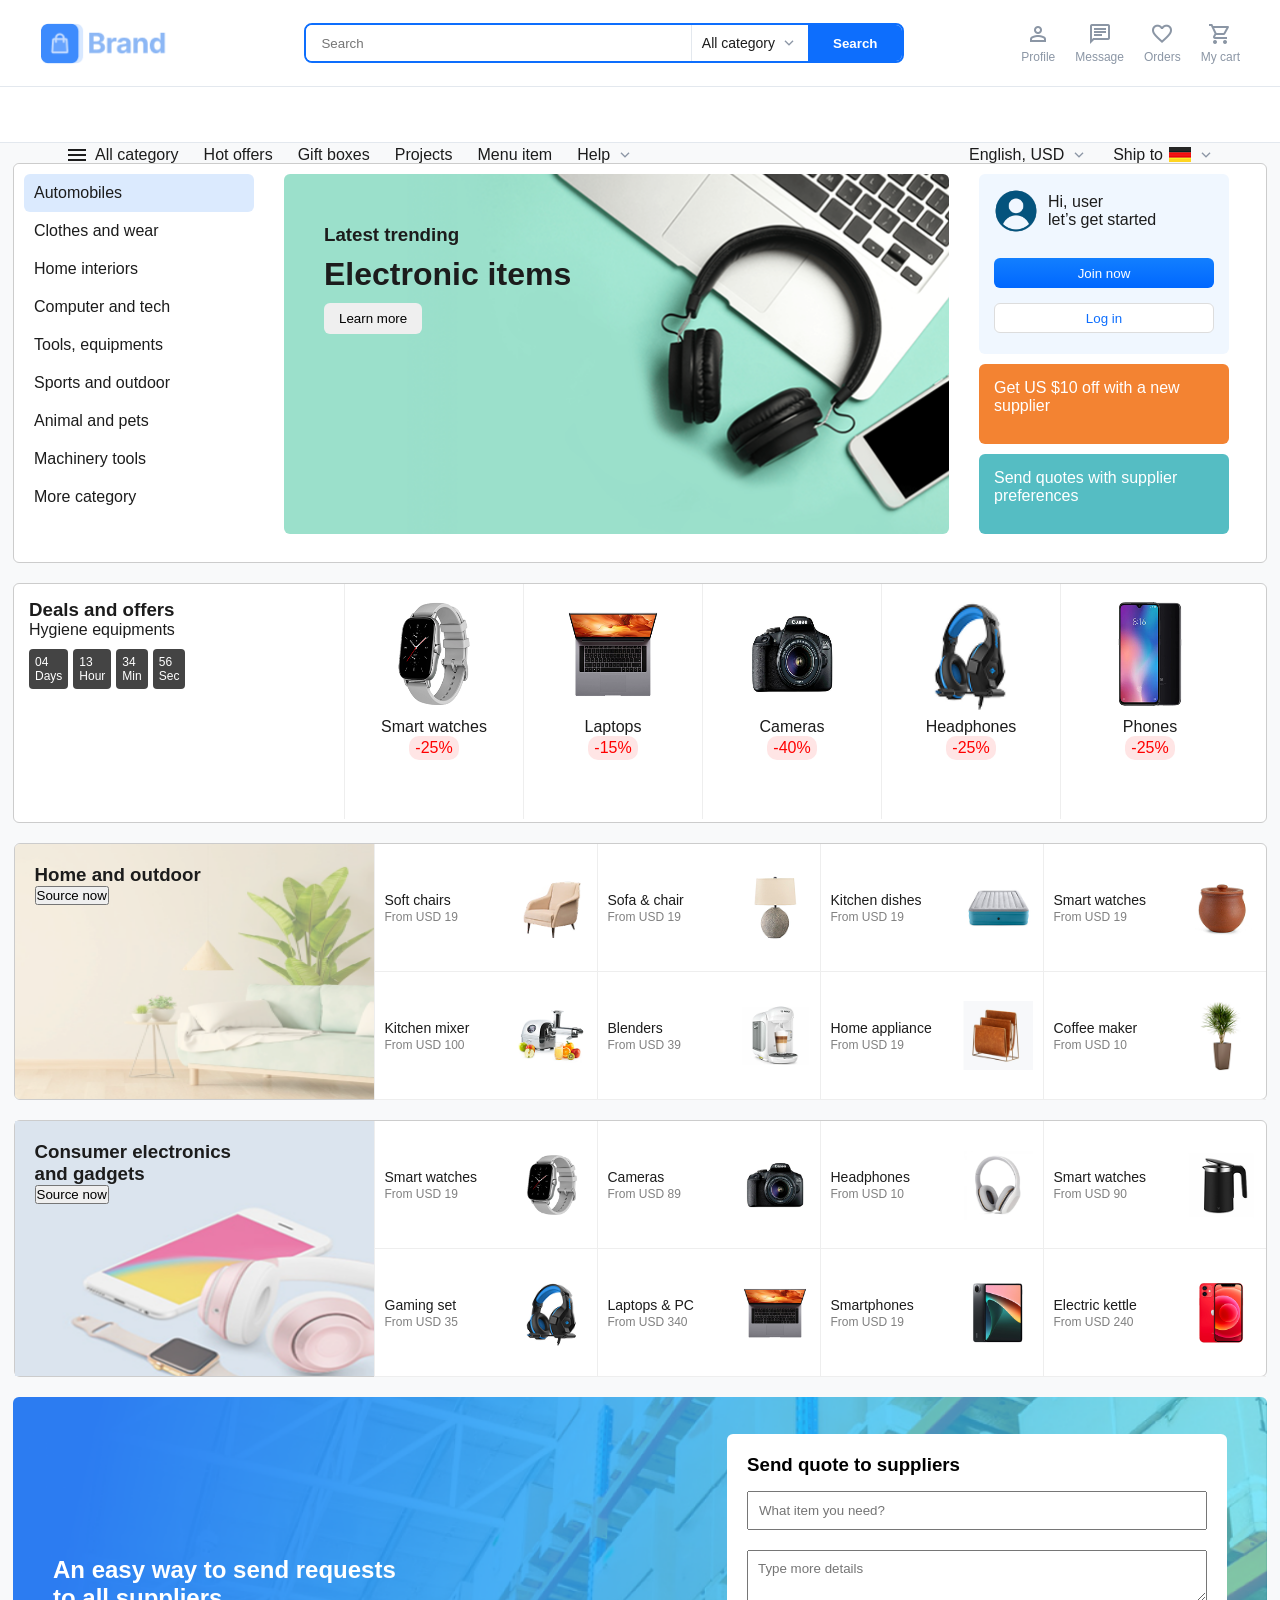
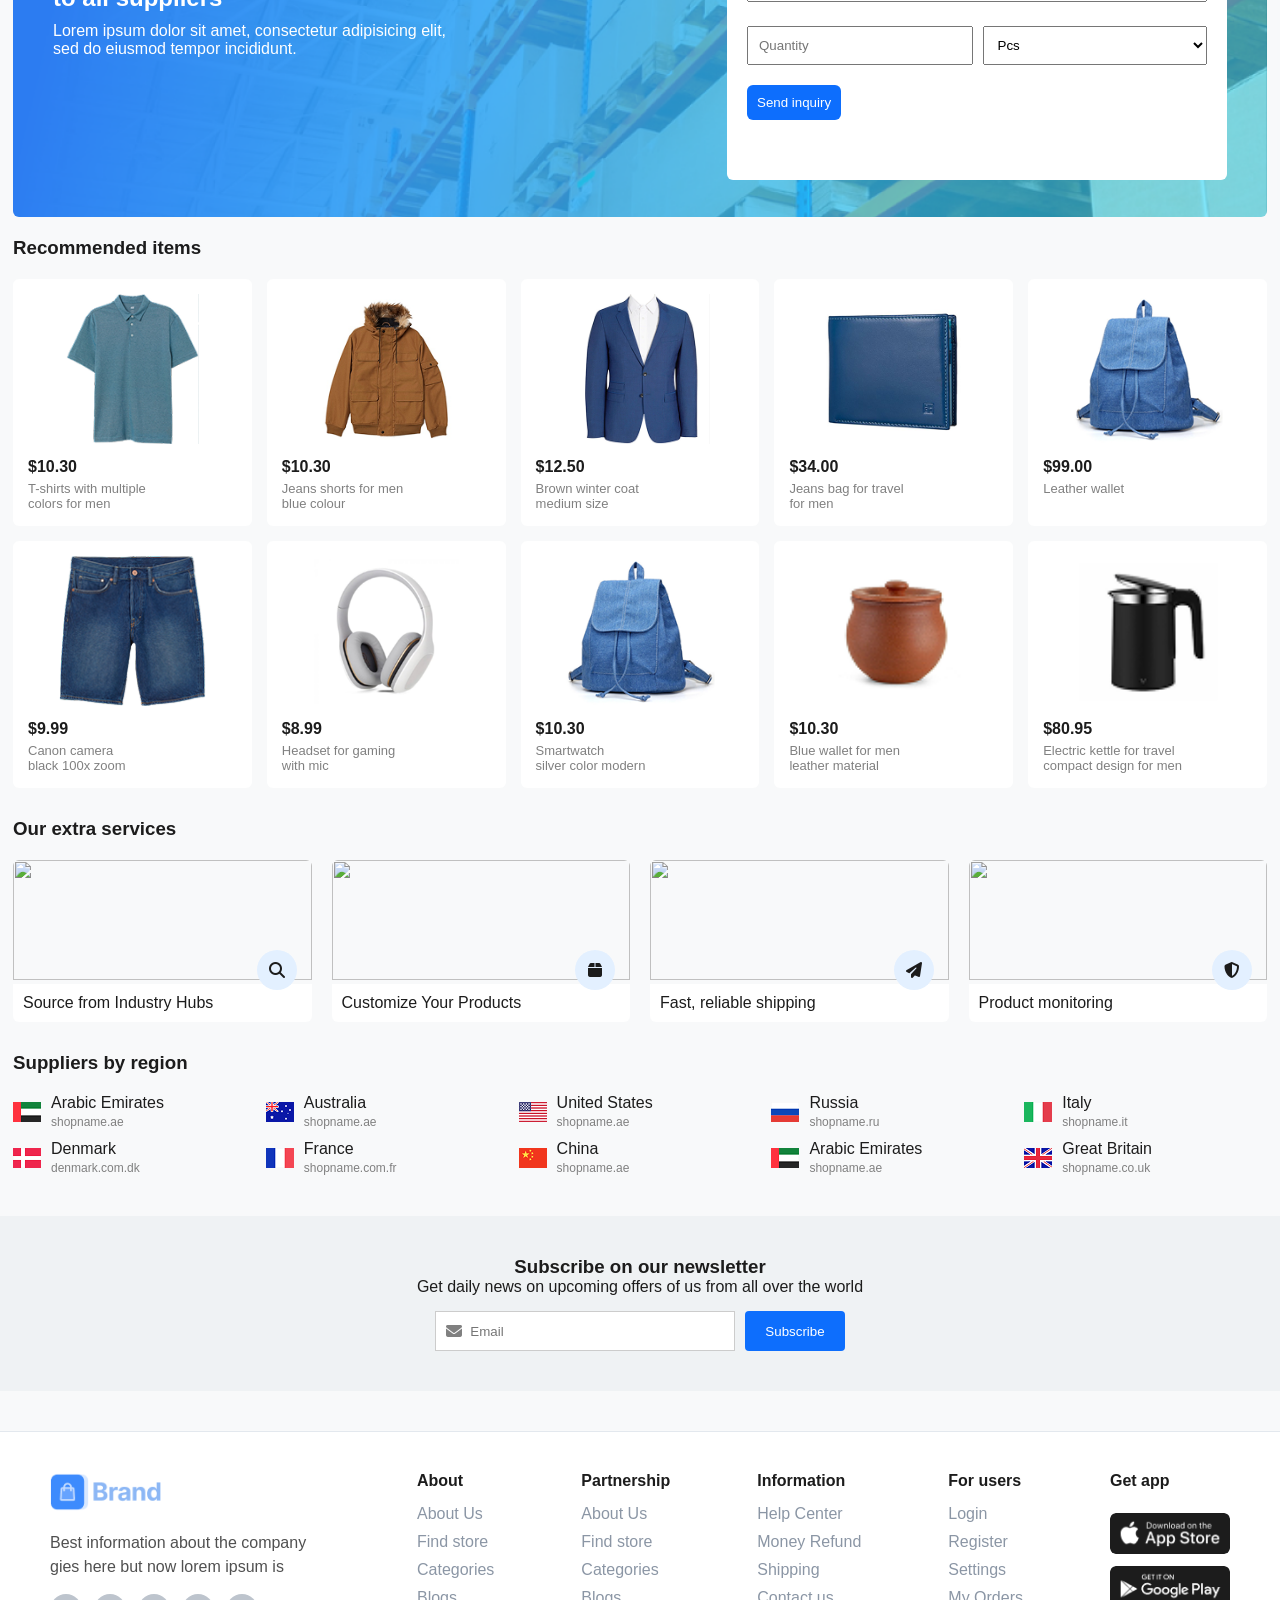
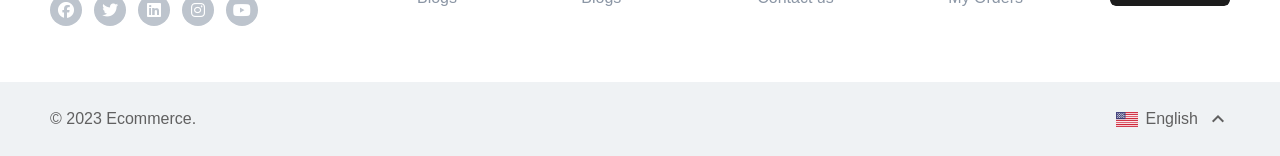
==== index.html @ c19e3179 "Final assignment submission" ====
<!DOCTYPE html>
<html lang="en">

<head>
  <meta charset="UTF-8">
  <meta name="viewport" content="width=device-width, initial-scale=1.0">
  <link rel="stylesheet" href="css/style.css">
<link
      rel="stylesheet"
      href="https://fonts.googleapis.com/css2?family=Material+Symbols+Outlined:opsz,wght,FILL,GRAD@24,400,1,0"
    />
    <link
      rel="stylesheet"
      href="https://cdnjs.cloudflare.com/ajax/libs/font-awesome/6.5.1/css/all.min.css"
    />  <title>ecommerce</title>
</head>

<body>
  <header class="header-wrapper">
      <div class="main-header">
        <div class="header-container">
          <div class="logo">
            <img src="assets/assets/Layout/Brand/logo-colored.png" alt="Brand Logo" />
          </div>

          <div class="search-container">
            <input type="text" placeholder="Search" class="search-input" />
            <div class="category-select">
              <span>All category</span>
              <span class="material-symbols-outlined expand-icon"
                >expand_more</span
              >
            </div>
            <button class="search-btn">Search</button>
          </div>

          <nav class="user-nav">
            <div class="nav-item">
              <span class="material-symbols-outlined colored-icon">person</span>
              <span class="colored-text">Profile</span>
            </div>
            <div class="nav-item">
              <span class="material-symbols-outlined colored-icon">chat</span>
              <span class="colored-text">Message</span>
            </div>
            <div class="nav-item">
              <span class="material-symbols-outlined colored-icon"
                >favorite</span
              >
              <span class="colored-text">Orders</span>
            </div>
            <div class="nav-item">
              <span class="material-symbols-outlined colored-icon"
                >shopping_cart</span
              >
              <span class="colored-text">My cart</span>
            </div>
          </nav>
        </div>
      </div>

      <nav class="secondary-nav">
        <div class="container nav-flex">
          <div class="nav-left">
            <div class="menu-item all-cat">
              <span class="material-symbols-outlined">menu</span>
              <span>All category</span>
            </div>
            <a href="products.html" class="menu-link">Hot offers</a>
            <a href="#" class="menu-link">Gift boxes</a>
            <a href="#" class="menu-link">Projects</a>
            <a href="#" class="menu-link">Menu item</a>
            <div class="menu-item dropdown">
              <span>Help</span>
              <span class="material-symbols-outlined expand-icon"
                >expand_more</span
              >
            </div>
          </div>

          <div class="nav-right">
            <div class="menu-item dropdown">
              <span>English, USD</span>
              <span class="material-symbols-outlined expand-icon"
                >expand_more</span
              >
            </div>
            <div class="menu-item dropdown">
              <span>Ship to</span>
              <img
                src="assets/assets/Layout1/Image/flags/DE@2x.png"
                alt="Flag"
                class="nav-flag"
              />
              <span class="material-symbols-outlined expand-icon"
                >expand_more</span
              >

              <ul class="dropdown-content">
                li><img src="assets/assets/Layout1/Image/flags/AE@2x.png" /></li>
                <li><img src="assets/assets/Layout1/Image/flags/DK@2x.png" /></li>
                <li><img src="assets/assets/Layout1/Image/flags/CN@2x.png" /></li>
              </ul>
            </div>
          </div>
        </div>
      </nav>
    </header>
  <!-- MAIN -->
  <div class="main-container">

    <div class="sidebar">
      <p class="active">Automobiles</p>
      <p>Clothes and wear</p>
      <p>Home interiors</p>
      <p>Computer and tech</p>
      <p>Tools, equipments</p>
      <p>Sports and outdoor</p>
      <p>Animal and pets</p>
      <p>Machinery tools</p>
      <p>More category</p>
    </div>

    <div class="banner">
      <div class="banner-text">
        <h3>Latest trending</h3>
        <h1>Electronic items</h1>
        <button>Learn more</button>
      </div>
    </div>

    <div class="right-section">
      <div class="profile-box">
        <div class="profile-top">
          <img src="assets/assets/Image/backgrounds/avatar.png" class="avatar">
          <p>Hi, user<br>let’s get started</p>
        </div>
        <div class="btn-row">
        <button class="btn-primary">Join now</button>
        <button class="btn-light">Log in</button>
        </div>
      </div>

      <div class="offer-box">Get US $10 off with a new supplier</div>
      <div class="quote-box">Send quotes with supplier preferences</div>
    </div>

  </div>

  <!-- ===== DEALS SECTION ===== -->
  <div class="deals-section">
    <div class="deals-header">
      <div class="deal-timer">
        <h3>Deals and offers</h3>
        <p>Hygiene equipments</p>

        <div class="timer-box">
          <div>04<br><span>Days</span></div>
          <div>13<br><span>Hour</span></div>
          <div>34<br><span>Min</span></div>
          <div>56<br><span>Sec</span></div>
        </div>
      </div>
    </div>

    <div class="deal-items">
      <div class="item"><img src="assets/assets/Image/tech/8.png">
        <p>Smart watches</p><span>-25%</span>
      </div>
      <div class="item"><img src="assets/assets/Image/tech/34.png">
        <p>Laptops</p><span>-15%</span>
      </div>
      <div class="item"><img src="assets/assets/Image/tech/6.png">
        <p>Cameras</p><span>-40%</span>
      </div>
      <div class="item"><img src="assets/assets/Image/tech/29.png">
        <p>Headphones</p><span>-25%</span>
      </div>
      <div class="item"><img src="assets/assets/Image/tech/23.png">
        <p>Phones</p><span>-25%</span>
      </div>
    </div>

  </div>

  <div class="block-section">

    <div class="block-left">
      <h3>Home and outdoor</h3>
      <button>Source now</button>
    </div>

    <div class="block-items">

      <div class="card">
        <div class="text">Soft chairs<br><span>From USD 19</span></div>
        <img src="assets/assets/Image/interior/1.png">
      </div>

      <div class="card">
        <div class="text">Sofa & chair<br><span>From USD 19</span></div>
        <img src="assets/assets/Image/interior/6.png">
      </div>

      <div class="card">
        <div class="text">Kitchen dishes<br><span>From USD 19</span></div>
        <img src="assets/assets/Image/interior/10.png">
      </div>

      <div class="card">
        <div class="text">Smart watches<br><span>From USD 19</span></div>
        <img src="assets/assets/Image/interior/3.png">
      </div>

      <div class="card">
        <div class="text">Kitchen mixer<br><span>From USD 100</span></div>
        <img src="assets/assets/Image/interior/9.png">
      </div>

      <div class="card">
        <div class="text">Blenders<br><span>From USD 39</span></div>
        <img src="assets/assets/Image/interior/8.png">
      </div>

      <div class="card">
        <div class="text">Home appliance<br><span>From USD 19</span></div>
        <img src="assets/assets/Image/interior/7.png">
      </div>

      <div class="card">
        <div class="text">Coffee maker<br><span>From USD 10</span></div>
        <img src="assets/assets/Image/interior/11.png">
      </div>

    </div>
  </div>


  <!-- SECOND SECTION -->

  <div class="block-section">

    <div class="block-left second">
      <h3>Consumer electronics <br> and gadgets</h3>
      <button>Source now</button>
    </div>

    <div class="block-items">

      <div class="card">
        <div class="text">Smart watches<br><span>From USD 19</span></div>
        <img src="assets/assets/Image/tech/8.png">
      </div>

      <div class="card">
        <div class="text">Cameras<br><span>From USD 89</span></div>
        <img src="assets/assets/Image/tech/6.png">
      </div>

      <div class="card">
        <div class="text">Headphones<br><span>From USD 10</span></div>
        <img src="assets/assets/Image/tech/86.png">
      </div>

      <div class="card">
        <div class="text">Smart watches<br><span>From USD 90</span></div>
        <img src="assets/assets/Image/tech/85.png">
      </div>

      <div class="card">
        <div class="text">Gaming set<br><span>From USD 35</span></div>
        <img src="assets/assets/Image/tech/29.png">
      </div>

      <div class="card">
        <div class="text">Laptops & PC<br><span>From USD 340</span></div>
        <img src="assets/assets/Image/tech/34.png">
      </div>

      <div class="card">
        <div class="text">Smartphones<br><span>From USD 19</span></div>
        <img src="assets/assets/Image/tech/32.png">
      </div>

      <div class="card">
        <div class="text">Electric kettle<br><span>From USD 240</span></div>
        <img src="assets/assets/Image/tech/33.png">
      </div>

    </div>
  </div>
  <div class="inquiry-section">

    <div class="inquiry-left">
      <h2>An easy way to send requests <br> to all suppliers</h2>
      <p>Lorem ipsum dolor sit amet, consectetur adipisicing elit,<br> sed do eiusmod tempor incididunt.</p>
    </div>

    <div class="inquiry-form">
      <h3>Send quote to suppliers</h3>

      <input type="text" placeholder="What item you need?">
      <textarea placeholder="Type more details"></textarea>

      <div class="form-row">
        <input type="text" placeholder="Quantity">
        <select>
          <option>Pcs</option>
        </select>
      </div>

      <button>Send inquiry</button>
    </div>

  </div>
  <div class="recommend-section">

    <h3>Recommended items</h3>

    <div class="recommend-grid">

      <!-- ITEM -->
      <div class="rec-card">
        <img src="assets/assets/Layout/alibaba/Image/cloth/Bitmap.png">
        <h4>$10.30</h4>
        <p>T-shirts with multiple<br> colors for men</p>
      </div>

      <div class="rec-card">
        <img src="assets/assets/Layout/alibaba/Image/cloth/2.png">
        <h4>$10.30</h4>
        <p>Jeans shorts for men <br> blue colour </p>
      </div>

      <div class="rec-card">
        <img src="assets/assets/Layout/alibaba/Image/cloth/30.png">
        <h4>$12.50</h4>
        <p>Brown winter coat <br> medium size</p>
      </div>

      <div class="rec-card">
        <img src="assets/assets/Layout/alibaba/Image/cloth/24.png">
        <h4>$34.00</h4>
        <p>Jeans bag for travel <br> for men</p>
      </div>

      <div class="rec-card">
        <img src="assets/assets/Layout/alibaba/Image/cloth/25.png">
        <h4>$99.00</h4>
        <p>Leather wallet</p>
      </div>

      <div class="rec-card">
        <img src="assets/assets/Layout/alibaba/Image/cloth/3.png">
        <h4>$9.99</h4>
        <p>Canon camera <br> black 100x zoom</p>
      </div>

      <div class="rec-card">
        <img src="assets/assets/Image/tech/86.png">
        <h4>$8.99</h4>
        <p>Headset for gaming <br> with mic</p>
      </div>

      <div class="rec-card">
        <img src="assets/assets/Layout/alibaba/Image/cloth/25.png">
        <h4>$10.30</h4>
        <p>Smartwatch <br> silver color modern</p>
      </div>

      <div class="rec-card">
        <img src="assets/assets/Image/interior/3.png">
        <h4>$10.30</h4>
        <p>Blue wallet for men<br> leather material </p>
      </div>

      <div class="rec-card">
        <img src="assets/assets/Image/tech/85.png">
        <h4>$80.95</h4>
        <p>Electric kettle for travel <br> compact design for men</p>
      </div>

    </div>

  </div>
  <!-- ===== SERVICES ===== -->
  <div class="service-section">
    <h3>Our extra services</h3>

    <div class="service-grid">
      <div class="service-card">
        <img src="assets/assets/Image/backgrounds/1.png">
        <div class="service-icon">
          <i class="fas fa-search"></i>
        </div>
        <p>Source from Industry Hubs</p>
      </div>

      <div class="service-card">
        <img src="assets/assets/Image/backgrounds/2.png">
        <div class="service-icon">
          <i class="fas fa-box"></i>
        </div>
        <p>Customize Your Products</p>
      </div>

      <div class="service-card">
        <img src="assets/assets/Image/backgrounds/3.png">
        <div class="service-icon">
          <i class="fas fa-paper-plane"></i>
        </div>
        <p>Fast, reliable shipping</p>
      </div>

      <div class="service-card">
        <img src="assets/assets/Image/backgrounds/4.png">
        <div class="service-icon">
          <i class="fas fa-shield-alt"></i>
        </div>
        <p>Product monitoring</p>
      </div>
    </div>
  </div>

  <!-- ===== COUNTRY ===== -->
  <div class="country-section">
    <h3>Suppliers by region</h3>

    <div class="country-grid">

      <div class="country-item">
        <img src="assets/assets/Layout1/Image/flags/AE@2x.png">
        <div>
          <p>Arabic Emirates</p>
          <span>shopname.ae</span>
        </div>
      </div>
      <div class="country-item">
        <img src="assets/assets/Layout1/Image/flags/icon.png">
        <div>
          <p> Australia</p>
          <span>shopname.ae</span>
        </div>
      </div>
      <div class="country-item">
        <img src="assets/assets/Layout1/Image/flags/US@2x.png">
        <div>
          <p> United States</p>
          <span>shopname.ae</span>
        </div>
      </div>
      <div class="country-item">
        <img src="assets/assets/Layout1/Image/flags/RU@2x.png">
        <div>
          <p> Russia</p>
          <span>shopname.ru</span>
        </div>
      </div>
      <div class="country-item">
        <img src="assets/assets/Layout1/Image/flags/IT@2x.png">
        <div>
          <p> Italy</p>
          <span>shopname.it</span>
        </div>
      </div>
      <div class="country-item">
        <img src="assets/assets/Layout1/Image/flags/DK@2x.png">
        <div>
          <p> Denmark</p>
          <span>denmark.com.dk</span>
        </div>
      </div>
      <div class="country-item">
        <img src="assets/assets/Layout1/Image/flags/FR@2x.png">
        <div>
          <p> France</p>
          <span>shopname.com.fr</span>
        </div>
      </div>
      <div class="country-item">
        <img src="assets/assets/Layout1/Image/flags/CN@2x.png">
        <div>
          <p> China</p>
          <span>shopname.ae</span>
        </div>
      </div>
      <div class="country-item">
        <img src="assets/assets/Layout1/Image/flags/AE@2x.png">
        <div>
          <p>Arabic Emirates</p>
          <span>shopname.ae</span>
        </div>
      </div>
      <div class="country-item">
        <img src="assets/assets/Layout1/Image/flags/GB@2x.png">
        <div>
          <p> Great Britain</p>
          <span>shopname.co.uk</span>
        </div>
      </div>
    </div>
  </div>

  <!-- ===== NEWSLETTER ===== -->
  <div class="newsletter">
    <div class="newsletter-box">
      <h3>Subscribe on our newsletter</h3>
      <p>Get daily news on upcoming offers of us from all over the world</p>

      <div class="news-form">
        <div class="input-box">
          <i class="fas fa-envelope"></i>
          <input type="email" placeholder="Email">
        </div>
        <button>Subscribe</button>
      </div>
    </div>
  </div>

  <!-- ===== FOOTER ===== -->
   <footer class="main-footer">
      <div class="footer-container">
        <div class="footer-col brand-info">
          <img
            src="assets/assets/Layout/Brand/logo-colored.png"
            alt="Brand Logo"
            class="footer-logo"
          />
          <p class="brand-desc">
            Best information about the company gies here but now lorem ipsum is
          </p>
          <div class="social-icons">
            <a href="#"><i class="fa-brands fa-facebook"></i></a>
            <a href="#"><i class="fa-brands fa-twitter"></i></a>
            <a href="#"><i class="fa-brands fa-linkedin"></i></a>
            <a href="#"><i class="fa-brands fa-instagram"></i></a>
            <a href="#"><i class="fa-brands fa-youtube"></i></a>
          </div>
        </div>

        <div class="footer-col">
          <h4>About</h4>
          <ul>
            <li><a href="#">About Us</a></li>
            <li><a href="#">Find store</a></li>
            <li><a href="#">Categories</a></li>
            <li><a href="#">Blogs</a></li>
          </ul>
        </div>

        <div class="footer-col">
          <h4>Partnership</h4>
          <ul>
            <li><a href="#">About Us</a></li>
            <li><a href="#">Find store</a></li>
            <li><a href="#">Categories</a></li>
            <li><a href="#">Blogs</a></li>
          </ul>
        </div>

        <div class="footer-col">
          <h4>Information</h4>
          <ul>
            <li><a href="#">Help Center</a></li>
            <li><a href="#">Money Refund</a></li>
            <li><a href="#">Shipping</a></li>
            <li><a href="#">Contact us</a></li>
          </ul>
        </div>

        <div class="footer-col">
          <h4>For users</h4>
          <ul>
            <li><a href="#">Login</a></li>
            <li><a href="#">Register</a></li>
            <li><a href="#">Settings</a></li>
            <li><a href="#">My Orders</a></li>
          </ul>
        </div>

        <div class="footer-col app-links">
          <h4>Get app</h4>
          <a href="#"
            ><img
              src="assets/assets/Layout/Misc/market-button.png"
              alt="App Store"
              class="store-img"
          /></a>
          <a href="#"
            ><img
              src="assets/assets/Layout/Misc/Group.png"
              alt="Google Play"
              class="store-img"
          /></a>
        </div>
      </div>

      <div class="footer-bottom">
        <div class="bottom-container">
          <p>© 2023 Ecommerce.</p>
          <div class="lang-select">
            <img
              src="assets/assets/Layout1/Image/flags/US@2x.png"
              alt="US"
              class="mini-flag"
            />
            <span>English</span>
            <span class="material-symbols-outlined">expand_less</span>
          </div>
        </div>
      </div>
    </footer>
</body>

</html>
---- css/style.css ----
body {
  margin: 0;
  font-family: Arial;
  background-color: rgb(245, 245, 245); 
}

* {
    margin: 0;
    padding: 0;
    box-sizing: border-box;
    font-family: 'Arial', sans-serif; 
}

:root {
    --primary-blue: #0D6EFD;
    --border-color: #E3E8EE;
    --text-gray: #8B96A5;
    --dark-text: #1C1C1C;
}

.header-wrapper {
    width: 100%;
    display: block; 
    background: #FFFFFF;
    border-bottom: 1px solid var(--border-color);
}

.main-header {
    width: 100%;
    height: 86px;
    display: flex;
    justify-content: center;
    align-items: center;
}

.header-container {
    width: 100%;
    max-width: 1440px;
    padding: 0 40px;
    display: flex;
    justify-content: space-between;
    align-items: center;
}

.logo img {
    height: 45px;
    display: block;
}

.search-container {
    display: flex;
    border: 2px solid var(--primary-blue);
    border-radius: 8px;
    overflow: hidden;
    height: 40px;
    width: 600px;
}

.search-input {
    border: none;
    padding: 0 15px;
    flex-grow: 1;
    outline: none;
}

.category-select {
    border-left: 1px solid var(--border-color);
    display: flex;
    align-items: center;
    padding: 0 10px;
    gap: 5px;
    font-size: 14px;
    background: #fff;
    cursor: pointer;
}

.search-btn {
    background: var(--primary-blue);
    color: white;
    border: none;
    padding: 0 25px;
    font-weight: 600;
    cursor: pointer;
}

/* USER NAV */
.user-nav {
    display: flex;
    gap: 20px;
}

.nav-item {
    display: flex;
    flex-direction: column;
    align-items: center;
    cursor: pointer;
}

.colored-icon {
    color: var(--text-gray);
    font-size: 24px !important;
    margin-bottom: 4px;
}

.colored-text {
    color: var(--text-gray);
    font-size: 12px;
}

/* SECONDARY NAV (56px height) */
.secondary-nav {
    width: 100%;
    height: 56px;
    border-top: 1px solid var(--border-color);
    display: flex;
    justify-content: center;
}

.container {
    width: 100%;
    max-width: 1440px;
    padding: 0 40px;
}

.nav-flex {
    display: flex;
    justify-content: space-between;
    align-items: center;
    height: 100%;
}

.nav-left, .nav-right {
    display: flex;
    align-items: center;
    gap: 25px;
}

.menu-item, .menu-link {
    display: flex;
    align-items: center;
    gap: 6px;
    text-decoration: none;
    color: var(--dark-text);
    font-size: 16px;
    font-weight: 500;
    cursor: pointer;
}

.menu-link:hover, .menu-item:hover {
    color: var(--primary-blue);
}

.expand-icon {
    font-size: 18px !important;
    color: var(--text-gray);
}

.nav-flag {
    width: 22px;
    height: 15px;
    object-fit: cover;
}

.dropdown {
    position: relative; 
}

.dropdown-content {
    display: none;      
    position: absolute;
    top: 100%;        
    left: 0;
    background-color: #ffffff;
    min-width: 150px;
    box-shadow: 0px 8px 16px rgba(0,0,0,0.1); 
    border: 1px solid #E3E8EE;
    border-radius: 4px;
    z-index: 100;       
    list-style: none;
    padding: 10px 0;
}

.dropdown:hover .dropdown-content {
    display: block;
}

.dropdown-content li {
    padding: 10px 15px;
    display: flex;
    align-items: center;
    gap: 10px;
    font-size: 14px;
    color: #1C1C1C;
    transition: background 0.2s;
}

.dropdown-content li:hover {
    background-color: #F7F8F9;
    color: #0D6EFD;
}

.dropdown-content li img {
    width: 30px;     
    height: 18px;  
    object-fit: cover; 
    border-radius: 2px; 
    border: 1px solid #E3E8EE; 
}

.main-container {
  width: 1254px;
  height: 400px;
  border-radius: 6px;
  border: 1px solid #ccc;
  margin: 20px auto;
  display: grid;
  grid-template-columns: 250px 665px 200px;
  gap: 20px;
  align-items: start;
  background-color: white;
}

.sidebar {
background-color: white;
  padding: 10px;
  border-radius: 6px;
  width: 250px;
  height: 360px;
}


.sidebar p {
  padding: 10px;
  margin: 0;
  cursor: pointer;
  border-radius: 6px;
  
}

.sidebar p:hover {
  background: #e3f0ff;
}

.sidebar .active {
  background: #dbeafe;
}

/* BANNER */
.banner {
  width: 665px;
  height: 360px;
  border-width: 1px;
  background: url('../assets/assets/Image/backgrounds/Banner-board.png') no-repeat center/cover;
  border-radius: 6px;
  display: flex;
  background-color: white;
  margin-top: 10px;
  }

.banner-text h3 {
  margin: 0;
  align-self: flex-start;
  margin-top: 50px;
  margin-left: 40px;

}

.banner-text h1 {
  margin: 10px 0;
  margin-left: 40px;
}

.banner-text button {
  padding: 8px 15px;
  border: none;
  border-radius: 6px;
  margin-left: 40px;
  
}

.right-section {
  display: flex;
  flex-direction: column;
  gap: 10px;
  margin-left: 10px;
  border-radius: 6px;
  margin-top: 10px;
}

.profile-box {
  background: #f0f7ff;
  padding: 15px;
  border-radius: 6px;
  width: 250px;
  height: 180px;
  align-items: space-between;
}
.btn-row {
  display: flex;
  flex-direction: column;
  gap: 10px;
}
.profile-top {
  display: flex;
  gap: 10px;
  align-items: center;
  padding-bottom: 15px;
}

.avatar {
  width: 44px;
}

/* BUTTONS */
.btn-primary {
  width: 100%;
  height: 30px;
  margin-top: 10px;
  border-radius: 6px;
  border: none;
  color: white;
  background: linear-gradient(180deg, #127FFF 0%, #0067FF 100%);
}

.btn-light {
  width: 100%;
  height: 30px;
  margin-top: 5px;
  border-radius: 6px;
  border: 1px solid #ddd;
}

.offer-box {
  background: #F38332;
  color: white;
  padding: 15px;
  border-radius: 6px;
  width: 250px;
  height: 80px;
}

.quote-box {
  background: #55BDC3;
  color: white;
  padding: 15px;
  border-radius: 6px;
  width: 250px;
  height: 80px;
}

.deals-section {
  width: 1254px;
  height: 240px;
  margin: 20px auto;
  display: flex;
  background: white;
  border-radius: 6px;
  border: 1px solid #ccc;
  background-color: white;
}
.deals-header {
  display: flex;
  width: 330px;
  height: 257px;
}

.deal-timer {
  width: 198px;
  padding: 15px;
}

.timer-box {
  display: flex;
  gap: 5px;
  margin-top: 10px;
}

.timer-box div {
  background: #444;
  color: white;
  padding: 6px;
  border-radius: 4px;
  font-size: 12px;
}

.deal-items {
  display: flex;
  flex: 1;
}

.item {
  text-align: center;
  border-left: 1px solid #eee;
  padding: 10px;
  width: 179px;
  height: 235px;
}

.item img {
  width: 100px;
  height: 120px;
}

.item span {
  display: inline-block;
  background: #ffe5e5;
  color: red;
  padding: 3px 6px;
  border-radius: 10px;
}

/* BLOCK */
.block-section {
  width: 1253px;
  height: 257px;
  margin: 20px auto;
  display: flex;
  background: white;
  border-radius: 6px;
  border: 1px solid #ccc;
 }

.block-left {
  width: 380px;
  padding: 20px;
  background: #f5f5f5;
  background: url('../assets/assets/Image/backgrounds/969.png') no-repeat center;
  background-size: 100% 100%;
}

.block-left.second {
  width: 380px;
  padding: 20px;
  background: #eaf2ff;
   background: url('../assets/assets/Image/backgrounds/98.png') no-repeat center;
  background-size: 100% 100%;
}


.block-items {
  display: grid;
  grid-template-columns: repeat(4, 1fr);
  flex: 1;
}

.card {
  width: 223px;
  height: 128px;
  display: flex;
  justify-content: space-between;
  align-items: center;
  padding: 10px;
  border-left: 1px solid #eee;
  border-bottom: 1px solid #eee;
}

/* TEXT */
.text {
  font-size: 14px;
}

.text span {
  font-size: 12px;
  color: gray;
}

/* IMAGE RIGHT SIDE */
.card img {
  width: 70px;
  height: 70px;
  object-fit: contain;
}

.inquiry-section {
  width: 1254px;
  height: 420px;
  margin: 20px auto;
  border-radius: 6px;
  display: flex;
  justify-content: space-between;
  align-items: center;
  padding: 40px  ;
  background: url('../assets/assets/Image/backgrounds/982.png') center/cover;
  color: white;
}

.inquiry-left {
  width: 440px;
  
}
.inquiry-left h2 {
  margin: 0 0 10px;
}

/* RIGHT FORM */
.inquiry-form {
  width: 500px;
  height: 346px;
  background: white;
  color: black;
  padding: 20px;
  border-radius: 6px;
  align-items: space-between;
  gap:10px;
}
.inquiry-form h3 {
  margin: 0 0 15px;
}
.inquiry-form input,
.inquiry-form textarea,
.inquiry-form select {
  width: 460px;
  margin-bottom: 20px;
  padding: 10px;
}

.form-row {
  display: flex;
  gap: 10px;
}

.inquiry-form button {
  background: #0d6efd;
  color: white;
  border: none;
  padding: 10px;
  border-radius: 6px;
}
.recommend-section {
  width: 1254px;
  margin: 20px auto;
}

.recommend-section h3 {
  margin-bottom: 20px;
}

.recommend-grid {
  display: grid;
  grid-template-columns: repeat(5, 1fr);
  gap: 15px;
}

.rec-card {
  background: white;
  padding: 15px;
  border-radius: 6px;
  text-align: left;
}

.rec-card img {
  width: 100%;
  height: 150px;
  object-fit: contain;
}

.rec-card h4 {
  margin: 10px 0 5px;
}

.rec-card p {
  font-size: 13px;
  color: gray;
}
.service-section {
  width: 1254px;
  margin: 30px auto;
}
.service-section h3 {
  margin-bottom: 20px;
}
.service-grid {
  display: grid;
  grid-template-columns: repeat(4, 1fr);
  gap: 20px;
}

.service-card {
  border-radius: 6px;
  overflow: hidden;
  position: relative;
}

.service-icon {
  position: absolute;
  right: 15px;
  top: 90px;
  width: 40px;
  height: 40px;
  background: #e3f0ff;
  border-radius: 50%;
  display: flex;
  align-items: center;
  justify-content: center;
}

.service-card img {
  width: 100%;
  height: 120px;
  object-fit: cover;
}

.service-card p {
  margin: 0px;
  background: white;
  padding: 10px;
}
.country-section {
  width: 1254px;
  margin: 30px auto;
  padding-bottom: 10px;
}
.country-section h3 {
  margin-bottom: 20px;
}
.country-grid {
  display: grid;
  grid-template-columns: repeat(5, 1fr);
  gap: 10px;
}
.country-item {
  display: flex;
  align-items: center;
  gap: 10px;
}

.country-item span {
  font-size: 12px;
  color: gray;
  
}
.newsletter {
  background: #EFF2F4;
  padding: 40px 0;
  text-align: center;
}

/* center content */
.newsletter-box {
  width: 600px;
  margin: auto;
}

/* form row */
.news-form {
  display: flex;
  justify-content: center;
  gap: 10px;
  margin-top: 15px;
}

/* input with icon */
.input-box {
  display: flex;
  align-items: center;
  border: 1px solid #ccc;
  background: white;
  padding: 0 10px;
  height: 40px;
  width: 300px;
}

.input-box i {
  color: gray;
  margin-right: 8px;
}

.input-box input {
  border: none;
  outline: none;
  flex: 1;
}

.news-form button {
  height: 40px;
  padding: 0 20px;
  background: #0d6efd;
  color: white;
  border: none;
  border-radius: 4px;
}
.main-footer {
    width: 100%;
    background: #FFFFFF;
    margin-top: 40px; /* Space from the content above */
    border-top: 1px solid #E3E8EE;
}

.footer-container {
    max-width: 1180px; /* Same as your hero/deals width */
    height: 250px; /* Main content height */
    margin: 0 auto;
    display: flex;
    justify-content: space-between;
    padding-top: 40px;
}

.footer-col h4 {
    font-size: 16px;
    font-weight: 600;
    color: #1C1C1C;
    margin-bottom: 15px;
}

.footer-col ul {
    list-style: none;
}

.footer-col ul li {
    margin-bottom: 10px;
}

.footer-col ul li a {
    text-decoration: none;
    color: #8B96A5;
    font-size: 16px;
    transition: color 0.3s;
}

.footer-col ul li a:hover {
    color: #0D6EFD;
}

/* Brand Section (Column 1) */
.brand-info {
    width: 280px;
}

.footer-logo {
    height: 40px;
    margin-bottom: 15px;
}

.brand-desc {
    color: #505050;
    font-size: 16px;
    line-height: 24px;
    margin-bottom: 15px;
}

.social-icons {
    display: flex;
    gap: 10px;
}

.social-icons img {
    width: 30px;
    height: 30px;
    filter: grayscale(1); /* Matches the design icons */
    opacity: 0.6;
}

/* App Store Images */
.app-links {
    display: flex;
    flex-direction: column;
    gap: 8px;
}

.store-img {
    width: 120px;
    border-radius: 6px;
}

/* FOOTER BOTTOM BAR */
.footer-bottom {
    width: 100%;
    height: 74px; /* Total height = 250 + 74 = 324px total */
    background: #EFF2F4;
    display: flex;
    justify-content: center;
    align-items: center;
}

.bottom-container {
    width: 1180px;
    display: flex;
    justify-content: space-between;
    align-items: center;
    color: #606060;
    font-size: 16px;
}

.lang-select {
    display: flex;
    align-items: center;
    gap: 8px;
    cursor: pointer;
}

.mini-flag {
    width: 22px;
    height: 15px;
}

.social-icons {
    display: flex;
    gap: 12px;
    margin-top: 15px;
}

.social-icons a {
    display: flex;
    align-items: center;
    justify-content: center;
    width: 32px; /* Perfect circle size */
    height: 32px;
    background-color: #BDC4CD; /* The grey background from your reference */
    border-radius: 50%; /* Makes it perfectly round */
    text-decoration: none;
    transition: all 0.3s ease;
}

.social-icons a i {
    color: #FFFFFF; /* White icon inside the grey circle */
    font-size: 16px;
}

.social-icons a:hover {
    background-color: #0D6EFD; /* Changes to brand blue on hover */
}

.social-icons a:hover i {
    color: #FFFFFF;
}
.breadcrumb {
  width: 100%;
  height: 54px;
  background: #f7f7f7;
  display: flex;
  align-items: center;
  gap: 6px;
}
.breadcrumb-item {
  display: flex;
    align-items: center;
    gap: 6px;
    text-decoration: none;
    color: var(--dark-text);
    font-size: 16px;
    font-weight: 500;
    cursor: pointer;
    padding-left: 110px;
}
.breadcrumb a {
  color: #8B96A5;
  text-decoration: none;
  margin: 0 5px;
}
.breadcrumb a:hover {
  color: #0d6efd;
}
.breadcrumb span {
  margin-left: 5px;
  color: #1C1C1C;
}
.page-container {
  width: 1254px;
  margin: 5px auto;
  display: flex;
  gap: 20px;
  align-items: flex-start;
}

.filter-sidebar {
  width: 240px;
  border-bottom: 1px solid #DEE2E7; 
}

.filter-box {
  border-radius: 6px;
  margin-bottom: 12px;
  background: transparent;   
  border: none;              
  border-bottom: 1px solid #DEE2E7;
  padding: 15px 0;
}
.filter-box:last-child {
  border-bottom: none;
  border:none;
}
  
.filter-header {
  display: flex;
  justify-content: space-between;
  align-items: center;
  padding: 12px;
}

.filter-header h4 {
  margin: 0;
  font-size: 14px;
}

.filter-header i {
  font-size: 12px;
  color: gray;
}

.filter-box p {
  margin: 0;
  padding: 8px 12px;
  font-size: 13px;
}
.filter-box a {
  margin: 0;
  padding: 8px 12px;
  font-size: 13px;
  }
  
.see-all {
  color: #0d6efd;
  font-size: 13px;
}

.price-inputs {
  display: flex;
  gap: 10px;
  padding: 10px 12px;
}

.price-inputs input {
  width: 80px;
  padding: 6px;
  border: 1px solid #ccc;
}

/* BUTTON */
.apply-btn {
  margin: 10px 12px;
  width: calc(100% - 24px);
  padding: 6px;
  background: white;
  border: 1px solid #DEE2E7;
  color: #0d6efd;
  border-radius: 4px;
}

/* LABELS */
.filter-box label {
  display: flex;
  align-items: center;
  gap: 6px;
  padding: 6px 12px;
  font-size: 13px;
}

/* STARS */
.fa-star {
  color: #FFA500;
  font-size: 12px;
}
.hide p,
.hide label,
.hide .price-inputs,
.hide input[type="range"],
.hide button {
  display: none;
}
/* RIGHT SIDE */
.content {
  width: 1100px;

}

/* TOP BAR */
.content-top {
  width: 100%;
  display: flex;
  justify-content: space-between;
  align-items: center;
  border: 1px solid #DEE2E7;
  padding: 10px 15px;
  background: white;
}

.result-text {
  font-size: 14px;
}

.content-actions {
  display: flex;
  align-items: center;
  gap: 15px;
}

.featured {
  height: 35px;
  border: 1px solid #ccc;
}

.view-icons i {
  padding: 8px;
  border: 1px solid #ccc;
  cursor: pointer;
}

/* PRODUCT LIST */
.product-list {
  margin-top: 15px;
}

.product-card {
  width: 100%;
  height: 183px;
  display: flex;
  gap: 15px;
  border: 1px solid #DEE2E7;
  padding: 15px;
  margin-bottom: 10px;
  background: white;
  position: relative;
}

.product-card img {
  width: 160px;
  height: 100%;
  object-fit:fill;
  
}

.product-info h4 {
  margin-top: 5px;
  color: #1C1C1C;
  padding-bottom: 10px;
}
.product-info p {
  margin: 5px 0;
  color: gray;
  padding-top: 10px;
  font-size: 13px;
  font-weight: 400;
}
.price {
  font-weight: bold;
  padding-bottom: 10px;
}

.old {
  text-decoration: line-through;
  color: gray;
  font-size: 12px;
}

.rating {
  font-size: 12px;
  margin: 5px 0;
}

.fa-star {
  color: orange;
}

.green {
  color: green;
  margin-left: 10px;
}


.product-info a {
  color: #0d6efd;
  font-size: 13px;
}

.fav {
  position: absolute;
  right: 15px;
  top: 15px;
  color: #0d6efd;
  cursor: pointer;
}
.fav1 {
  position: absolute;
  right: 15px;
  top: 267px;
  color: #0d6efd;
  cursor: pointer;
  border-radius: 6px;
  border: 1px solid rgb(219, 219, 219) ;
  padding: 4px 4px 4px 4px;
}
/* PAGINATION */
.pagination {
  width: 100%;
  display: flex;
  justify-content: flex-end;
  gap: 20px;
  margin-top: 20px;
  margin-bottom: 20px;
}

.pages button:hover {
  background: rgb(182, 182, 182);
  color: white;
}

.show {
  border: 1px solid #ccc;
  padding: 8px 12px;
}

.pages button {
  width: 40px;
  height: 40px;
  border: 1px solid #ccc;
  background: white;
}

.pages .active {
  background: rgb(182, 182, 182);
  color: white;
}
.filters-applied {
  display: flex;
  gap: 10px;
  align-items: center;
  flex-wrap: wrap;
  padding: 8px;
}

.tag {
  background: #ffffff;
  padding: 5px 10px;
  border-radius: 5px;
  font-size: 13px;
  display: flex;
  gap: 5px;
  align-items: center;
  cursor: pointer;
  border: 1px solid #0073ff
}

.tag i {
  font-size: 12px;
}

.clear-btn {
  margin-left: auto;
  background: none;
  border: none;
  color: #0d6efd;
  cursor: pointer;
}
.grid-products {
  display: grid;
  grid-template-columns: repeat(3, 1fr);
  gap: 15px;
  margin-top: 10px;
}

.grid-card {
  background: white;
  border: 1px solid #DEE2E7;
  border-radius: 6px;
  padding: 15px;
  text-align: flex-start;
  position: relative;
width: 327px;
height: 405px;
}

.grid-card img {
 width: 230px;
  height: 230px;
 object-fit: fill;
}

.grid-card h4 {
  margin: 10px 0 5px;
  padding-top: 10px;
  padding-bottom: 10px;
}

.grid-card h4 span {
  text-decoration: line-through;
  color: gray;
  font-size: 12px;
}

.grid-card p {
  font-size: 14px;
  color: #555;
  padding-top: 10px;
}
.content-main {
  width: 1180px;
  height: 500px;
  margin: 20px auto;
  display: flex;
  gap: 20px;
  background: white;
  padding: 20px;
  border: 1px solid #DEE2E7;
  border-radius: 6px;
}

/* LEFT */
.image-section {
  width: 380px;
}

.main-img {
  width: 380px;
  height: 380px;
  border: 1px solid #DEE2E7;
  border-radius: 6px;
  display: flex;
  align-items: center;
  justify-content: center;
}

.main-img img {
  width: 345px;
  height: 345px;
  object-fit: contain;
}

/* GALLERY */
.gallery {
  display: flex;
  gap: 8px;
  margin-top: 10px;
}

.gallery img {
  width: 56px;
  height: 56px;
  border: 1px solid #ccc;
  cursor: pointer;
}

/* CENTER */
.product-info-detail {
  width: 430px;
  
}

.product-info-detail h2 {
  margin-top: 10px;
  font-size: 20px;
  margin-bottom: 10px;
}

/* STOCK */
.stock {
  color: green;
  font-size: 14px;
  display: flex;
  align-items: center;
  gap: 5px;
}

/* RATING LINE */
.rating-line {
  display: flex;
  gap: 12px;
  align-items: center;
  font-size: 13px;
  margin-bottom: 10px;
}

.stars i {
  color: orange;
  font-size: 12px;
}

.score {
  color: #ff9017;
  font-weight: bold;
}

/* PRICE BOX */
.price-box {
  display: flex;
  margin: 10px 0;
  background: #fff3e6;
    gap: 18px;

}

.price-item {
  padding: 10px 15px;
  border-right: 1px solid #eee;
}

.price-item span {
  display: block;
  font-size: 12px;
  color: gray;
}

/* DETAILS TABLE */
.details-table {
  margin-top: 10px;
  gap: 8px;
  display: flex;
  flex-direction: column;
}

.row {
  display: flex;
  padding: 8px 0;
  border-bottom: 1px solid #eee;
}

.row span {
  width: 140px;
  color: gray;
  font-size: 13px;
}

.row p {
  margin: 0;
  font-size: 13px;
}

/* RIGHT */
.seller-box {
  width: 280px;
  border: 1px solid #DEE2E7;
  padding: 15px;
  border-radius: 6px;
  display: flex;
  flex-direction: column;
  gap: 10px;
}
.seller-box p {
  margin: 0;
  font-size: 16px;
  color: #838383;
  gap: 5px;
  }

.seller-top {
  display: flex;
  gap: 10px;
  align-items: center;
  border-bottom: 1px solid #d6d6d6;
  padding-bottom: 12px;
}

.logo1 {
  width: 40px;
  height: 40px;
  background: #d8f0f2;
  display: flex;
  align-items: center;
  justify-content: center;
  border-radius: 6px;
}

.seller-box button {
  width: 100%;
  margin-top: 10px;
}
.btn-light {
  background-color: white;
  color: #0d6efd;
}
.save {
  margin-top: 10px;
  color: #0d6efd;
  cursor: pointer;
  padding-left: 50px;
}
.detail-container{
  width:1254px;
  margin:40px auto;
  display:flex;
  gap:25px;
  padding-left:35px;
}

/* LEFT */
.block-detail{
  width:880px;
  background:white;
  border:1px solid #DEE2E7;
  border-radius:6px;
  padding:20px;
}

.tabs{
  display:flex;
  border-bottom:1px solid #DEE2E7;
}

.tabs span{
  padding:12px 20px;
  cursor:pointer;
  color:#8B96A5;
}

.tabs .active{
  color:#0d6efd;
  border-bottom:2px solid #0d6efd;
}

.desc{
  font-size:14px;
  color:#505050;
  line-height:22px;
  margin:20px 0;
}

/* TABLE */
.info-table{
  width:100%;
  border:1px solid #DEE2E7;
  border-collapse:collapse;
  margin-bottom:20px;
}

.info-table td{
  border:1px solid #DEE2E7;
  padding:10px;
  font-size:13px;
}

/* FEATURES */
.features{
  list-style:none;
  padding:0;
}

.features li{
  margin-bottom:8px;
  font-size:13px;
}

.features i{
  color:#0d6efd;
  margin-right:6px;
}

/* RIGHT */
.aside-items{
  width:280px;
  height:408px;
  background:white;
  border:1px solid #DEE2E7;
  border-radius:6px;
  padding:15px;
}

.aside-items h4{
  margin-bottom:15px;
}

.aside-card{
  display:flex;
  gap:10px;
  margin-bottom:12px;
}

.aside-card img{
  width:60px;
  height:60px;
  object-fit:contain;
  border:1px solid #eee;
}

.aside-card p{
  margin:0;
  font-size:13px;
}

.aside-card span{
  font-size:12px;
  color:gray;
}
/* RELATED */
.block-recommend {
  width: 1180px;
  height: 300px;
  margin: 30px auto;
  background: white;
  border: 1px solid #DEE2E7;
  border-radius: 6px;
  padding: 20px;
}

.block-recommend h3 {
  font-size: 20px;
  margin-bottom: 20px;
}

/* ROW */
.recommend-row {
  display: flex;
  justify-content: space-between;
}

/* ITEM */
.rec-item {
  width: 172px;
}

.rec-item img {
  width: 100%;
  height: 160px;
  object-fit: contain;
  background: #f5f5f5;
  border-radius: 6px;
}

.rec-item p {
  font-size: 13px;
  margin: 10px 0 5px;
}

.rec-item span {
  font-size: 13px;
  color: gray;
}


/* BANNER */
.discount-banner {
  width: 1180px;
  height: 130px;
  margin: 20px auto;
  border-radius: 6px;
  display: flex;
  justify-content: space-between;
  align-items: center;
  padding: 0 30px;

  /* 🔥 gradient same design */
  background: linear-gradient(90deg, #237CFF 0%, #005ADE 100%);
  color: white;
}

/* TEXT */
.banner-text h2 {
  margin: 0;
  font-size: 24px;
}

.banner-text p {
  margin-top: 5px;
  opacity: 0.7;
  font-size: 14px;
}

/* BUTTON */
.discount-banner button {
  background: #FF9017;
  border: none;
  color: white;
  padding: 10px 18px;
  border-radius: 6px;
  cursor: pointer;
}
* {
    box-sizing: border-box;
    margin: 0;
    padding: 0;
}

body {
    font-family: 'Inter', sans-serif;
    background-color: #F8F9FA;
    color: #1C1C1C;
}

/* Fix: Container ki max-width use ki hai aur top margin kam kar diya hai */
.container {
    max-width: 1180px;
    width: 100%;
    margin: 40px auto 50px auto; /* 40px margin-top karega topbar ke masle ko fix */
    padding: 0 15px; /* Taa ke choti screen pe border na kate */
}

/* --- Header --- */
.page-title {
    font-weight: 600;
    font-size: 24px;
    line-height: 32px;
    letter-spacing: -0.2px;
    margin-bottom: 23px; 
    color: #1C1C1C;
}

/* --- Main Layout --- */
.main-content {
    display: flex;
    gap: 20px; 
    align-items: flex-start; /* Fix: Box apni asal height pe rahenge, stretch nahi honge */
}

/* --- Left Side: Cart Items --- */
.cart-section {
    flex: 1; /* Fix: Bachi hui sari jagah properly cover karega, display cut nahi hoga */
    background: #FFFFFF;
    border: 1px solid #E0E0E0;
    border-radius: 6px;
}

.cart-item {
    display: flex;
    justify-content: space-between;
    padding: 20px; /* Fix: width ki jagah padding use ki hai takay cut na ho */
    border-bottom: 1px solid #E0E0E0;
}

.item-details-left {
    display: flex;
    gap: 15px;
}

.item-image {
    width: 80px;
    height: 80px;
    background: #F3F3F3;
    border: 1px solid #E0E0E0;
    border-radius: 6px;
    display: flex;
    align-items: center;
    justify-content: center;
    overflow: hidden;
    flex-shrink: 0;
}

.item-image img {
    max-width: 100%;
    max-height: 100%;
    object-fit: cover;
}

.item-info h4 {
    font-size: 16px;
    font-weight: 500;
    margin-bottom: 5px;
    color: #1C1C1C;
}

.item-meta {
    font-size: 14px;
    color: #8B96A5;
    margin-bottom: 10px;
}

.item-actions {
    display: flex;
    gap: 10px;
}

.btn-small {
    padding: 5px 12px;
    border: 1px solid #E0E0E0;
    background: #FFFFFF;
    border-radius: 4px;
    font-size: 13px;
    color: #FA3434;
    cursor: pointer;
    font-weight: 500;
}

.btn-small.save {
    color: #0D6EFD;
    
}

.item-price-right {
    text-align: right;
    display: flex;
    flex-direction: column;
    justify-content: space-between;
    align-items: flex-end;
    min-width: 80px; /* Ensure price side doesn't squish */
}

.item-price {
    font-size: 16px;
    font-weight: 600;
    color: #1C1C1C;
}

.qty-dropdown {
    padding: 5px 10px;
    border: 1px solid #E0E0E0;
    border-radius: 4px;
    font-size: 14px;
    outline: none;
    width: 80px;
    margin-top: 15px;
}

/* Cart Bottom Buttons */
.cart-bottom-actions {
    display: flex;
    justify-content: space-between;
    padding: 20px;
}

.btn-back {
    width: 159px;
    height: 40px;
    border-radius: 6px;
    background: linear-gradient(180deg, #127FFF 0%, #0067FF 100%);
    color: #FFFFFF;
    border: none;
    font-size: 16px;
    font-weight: 500;
    display: flex;
    align-items: center;
    justify-content: center;
    gap: 8px;
    cursor: pointer;
}

.btn-remove-all {
    width: 115px;
    height: 40px;
    border: 1px solid #E0E0E0;
    border-radius: 6px;
    background: #FFFFFF;
    color: #0D6EFD;
    font-size: 16px;
    font-weight: 500;
    cursor: pointer;
}

.sidebar1 {
    width: 280px; 
    flex-shrink: 0;
    display: flex;
    flex-direction: column;
    gap: 12px;
}

.block-coupon {
    background: #FFFFFF;
    border: 1px solid #E0E0E0;
    border-radius: 6px;
    padding: 16px;
}

.block-coupon p {
    font-size: 14px;
    color: #505050;
    margin-bottom: 8px;
}

.coupon-input-group {
    display: flex;
}

.coupon-input-group input {
    flex: 1;
    padding: 8px 12px;
    border: 1px solid #E0E0E0;
    border-right: none;
    border-radius: 4px 0 0 4px;
    outline: none;
    width: 100%;
}

.coupon-input-group button {
    padding: 8px 16px;
    border: 1px solid #E0E0E0;
    background: #FFFFFF;
    color: #0D6EFD;
    border-radius: 0 4px 4px 0;
    cursor: pointer;
    font-weight: 500;
}

.aside-summary {
    background: #FFFFFF;
    border: 1px solid #E0E0E0;
    border-radius: 6px;
    padding: 16px;
}

.summary-row {
    display: flex;
    justify-content: space-between;
    margin-bottom: 12px;
    font-size: 16px;
    color: #505050;
}

.summary-row.discount { color: #FA3434; }
.summary-row.tax { color: #00B517; }

.summary-total {
    display: flex;
    justify-content: space-between;
    font-size: 20px;
    font-weight: 600;
    margin: 20px 0;
    padding-top: 15px;
    border-top: 1px solid #E0E0E0;
}

.btn-checkout {
    width: 100%;
    height: 50px;
    background: #00B517;
    color: #FFFFFF;
    border: none;
    border-radius: 6px;
    font-size: 18px;
    font-weight: 600;
    cursor: pointer;
    margin-bottom: 20px;
}

.payment-icons {
    display: flex;
    justify-content: center;
    gap: 8px;
    align-items: center;
}

/* --- Info Features Section --- */
.features-row {
    display: flex;
    gap: 54px; 
    margin-top: 30px;
    margin-bottom: 30px;
}

.feature-block {
    display: flex;
    align-items: center;
    gap: 10px;
    width: 246px; 
}

.feature-icon {
    width: 48px;
    height: 48px;
    background: #E5F1FF;
    border-radius: 50%;
    display: flex;
    align-items: center;
    justify-content: center;
    color: #0D6EFD;
    font-size: 18px;
}

.feature-icon.grey { background: #E4E4E4; color: #8B96A5; }

.feature-text h5 {
    font-size: 16px;
    font-weight: 500;
    color: #1C1C1C;
}

.feature-text p {
    font-size: 13px;
    color: #8B96A5;
}

/* --- Saved for Later Section --- */
.saved-section {
    width: 100%;
    background: #FFFFFF;
    border: 1px solid #E0E0E0;
    border-radius: 6px;
    padding: 20px;
}

.saved-title {
    font-weight: 600;
    font-size: 20px;
    line-height: 28px;
    letter-spacing: -0.2px;
    margin-bottom: 20px;
}

.saved-grid {
    display: flex;
    gap: 20px;
}

.saved-card {
    flex: 1; /* Fix: Choti screens k liye better spread */
    display: flex;
    flex-direction: column;
    gap: 10px;
}

.saved-image {
    width: 100%;
    height: 260px;
    background: #F3F3F3;
    border-radius: 6px;
    display: flex;
    align-items: center;
    justify-content: center;
    overflow: hidden;
    padding: 20px;
}

.saved-image img {
    max-width: 100%;
    max-height: 100%;
    object-fit: contain;
}

.saved-price {
    font-size: 18px;
    font-weight: 600;
    color: #1C1C1C;
}

.saved-desc {
    font-size: 14px;
    color: #505050;
    line-height: 1.4;
}

.btn-move-cart {
    width: 150px;
    height: 40px;
    border: 1px solid #E0E0E0;
    background: #FFFFFF;
    color: #0D6EFD;
    border-radius: 6px;
    font-size: 15px;
    font-weight: 500;
    cursor: pointer;
    display: flex;
    align-items: center;
    justify-content: center;
    gap: 8px;
    margin-top: auto;
}
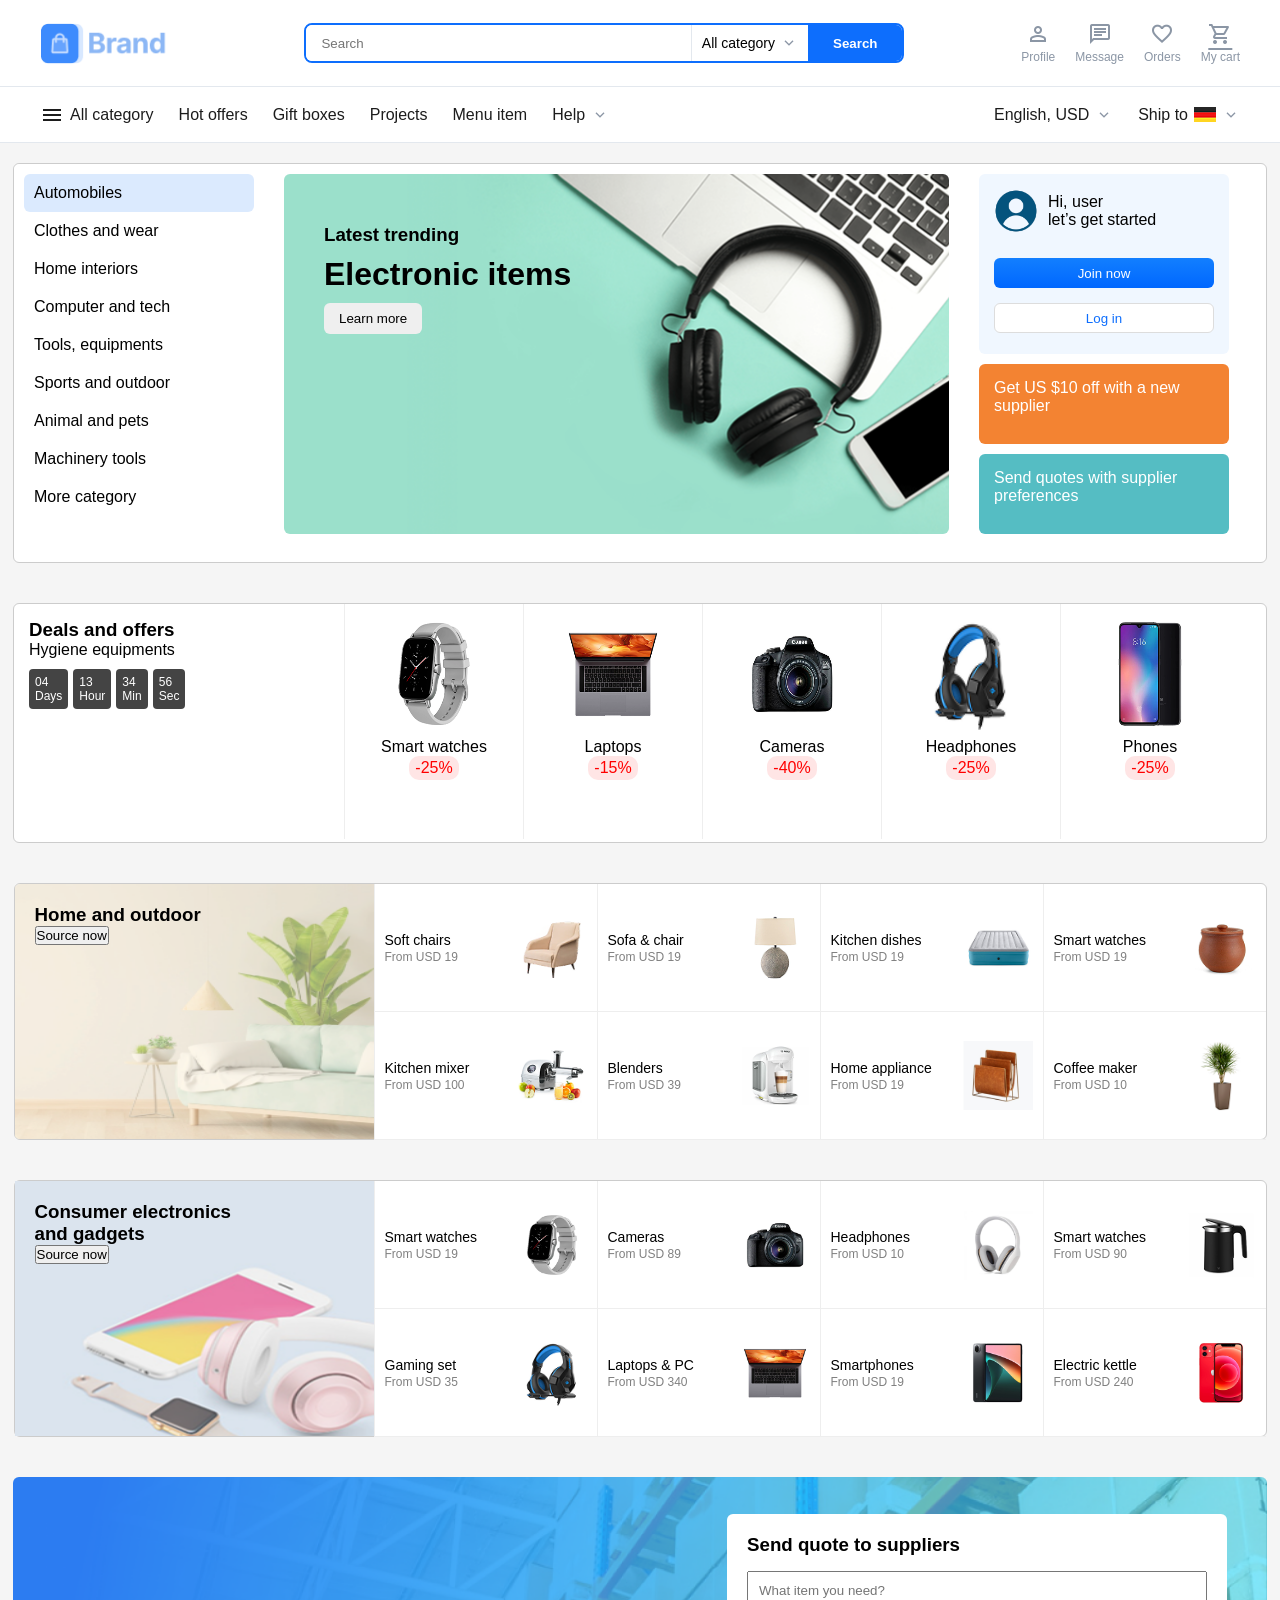
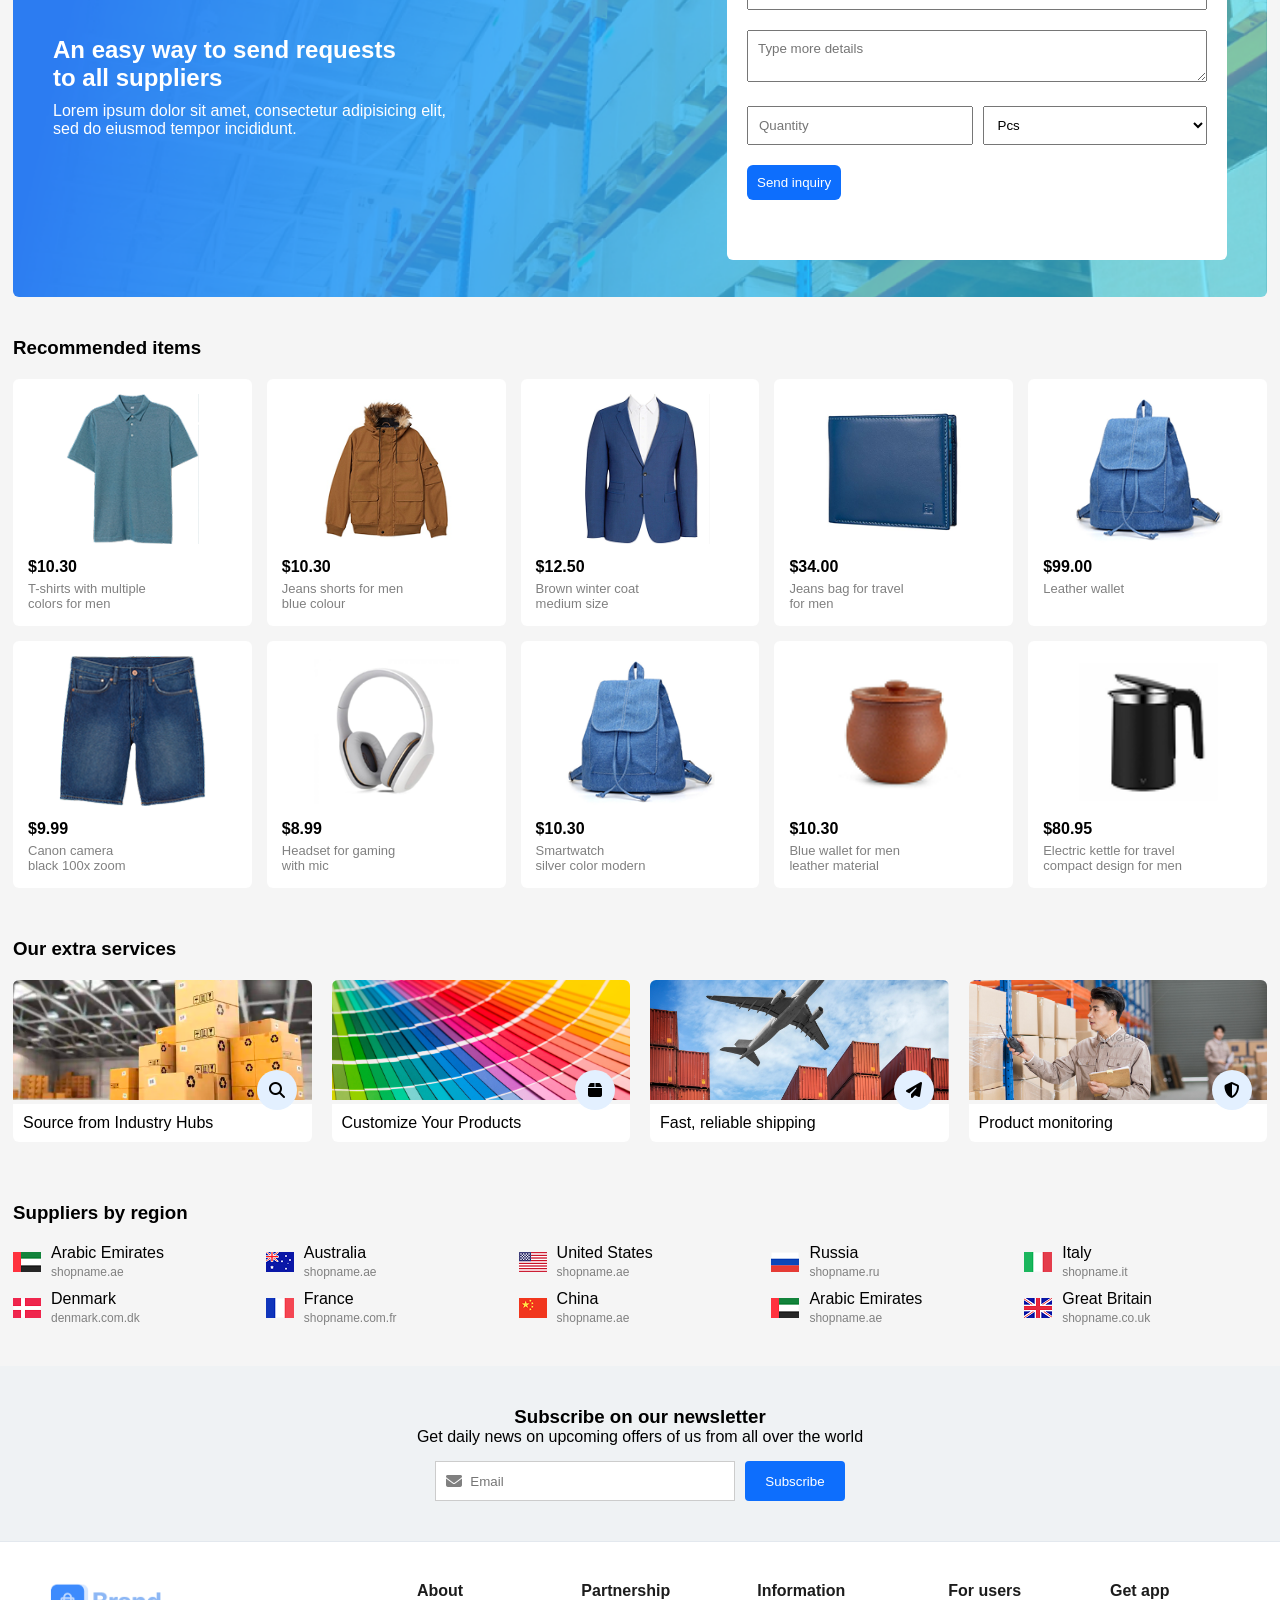
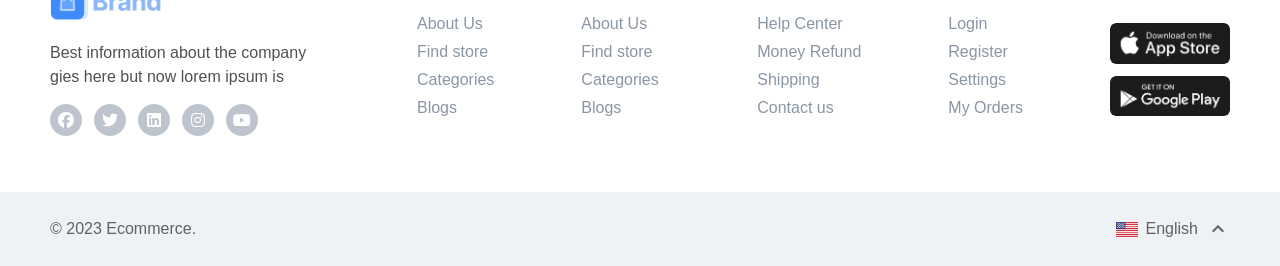
==== commit ef93a2a5: "Fixed an error in the code" ====
--- a/index.html
+++ b/index.html
@@ -50,10 +50,9 @@
               <span class="colored-text">Orders</span>
             </div>
             <div class="nav-item">
-              <span class="material-symbols-outlined colored-icon"
-                >shopping_cart</span
-              >
-              <span class="colored-text">My cart</span>
+              <a href="cart.html" class="material-symbols-outlined colored-icon"
+                >shopping_cart </a>
+                             <span class="colored-text">My cart</span>
             </div>
           </nav>
         </div>
@@ -64,12 +63,12 @@
           <div class="nav-left">
             <div class="menu-item all-cat">
               <span class="material-symbols-outlined">menu</span>
-              <span>All category</span>
+              <a href="products.html" class="menu-link">All category</a>
             </div>
             <a href="products.html" class="menu-link">Hot offers</a>
-            <a href="#" class="menu-link">Gift boxes</a>
-            <a href="#" class="menu-link">Projects</a>
-            <a href="#" class="menu-link">Menu item</a>
+            <a href="products.html" class="menu-link">Gift boxes</a>
+            <a href="products.html" class="menu-link">Projects</a>
+            <a href="products.html" class="menu-link">Menu item</a>
             <div class="menu-item dropdown">
               <span>Help</span>
               <span class="material-symbols-outlined expand-icon"
--- a/css/style.css
+++ b/css/style.css
@@ -2,6 +2,9 @@
   margin: 0;
   font-family: Arial;
   background-color: rgb(245, 245, 245); 
+  display: flex;
+    flex-direction: column;
+    min-height: 100vh;
 }
 
 * {
@@ -23,6 +26,9 @@
     display: block; 
     background: #FFFFFF;
     border-bottom: 1px solid var(--border-color);
+    position: sticky;
+    top: 0;
+    z-index: 1000; 
 }
 
 .main-header {
@@ -107,7 +113,6 @@
     font-size: 12px;
 }
 
-/* SECONDARY NAV (56px height) */
 .secondary-nav {
     width: 100%;
     height: 56px;
@@ -598,6 +603,8 @@
   width: 100%;
   height: 120px;
   object-fit: cover;
+  opacity: 1 !important; 
+  filter: none !important;
 }
 
 .service-card p {
@@ -682,13 +689,13 @@
 .main-footer {
     width: 100%;
     background: #FFFFFF;
-    margin-top: 40px; /* Space from the content above */
+    margin-top: auto; 
     border-top: 1px solid #E3E8EE;
 }
 
 .footer-container {
-    max-width: 1180px; /* Same as your hero/deals width */
-    height: 250px; /* Main content height */
+    max-width: 1180px; 
+    height: 250px; 
     margin: 0 auto;
     display: flex;
     justify-content: space-between;
@@ -721,7 +728,6 @@
     color: #0D6EFD;
 }
 
-/* Brand Section (Column 1) */
 .brand-info {
     width: 280px;
 }
@@ -746,7 +752,7 @@
 .social-icons img {
     width: 30px;
     height: 30px;
-    filter: grayscale(1); /* Matches the design icons */
+    filter: grayscale(1); 
     opacity: 0.6;
 }
 
@@ -765,7 +771,7 @@
 /* FOOTER BOTTOM BAR */
 .footer-bottom {
     width: 100%;
-    height: 74px; /* Total height = 250 + 74 = 324px total */
+    height: 74px; 
     background: #EFF2F4;
     display: flex;
     justify-content: center;
@@ -803,21 +809,21 @@
     display: flex;
     align-items: center;
     justify-content: center;
-    width: 32px; /* Perfect circle size */
+    width: 32px; 
     height: 32px;
-    background-color: #BDC4CD; /* The grey background from your reference */
-    border-radius: 50%; /* Makes it perfectly round */
+    background-color: #BDC4CD; 
+    border-radius: 50%; 
     text-decoration: none;
     transition: all 0.3s ease;
 }
 
 .social-icons a i {
-    color: #FFFFFF; /* White icon inside the grey circle */
+    color: #FFFFFF; 
     font-size: 16px;
 }
 
 .social-icons a:hover {
-    background-color: #0D6EFD; /* Changes to brand blue on hover */
+    background-color: #0D6EFD; 
 }
 
 .social-icons a:hover i {
@@ -1526,11 +1532,22 @@
   align-items: center;
   padding: 0 30px;
 
-  /* 🔥 gradient same design */
   background: linear-gradient(90deg, #237CFF 0%, #005ADE 100%);
   color: white;
 }
-
+.discount-banner1 {
+  width: 1153px;
+  height: 130px;
+  margin: 20px auto;
+  border-radius: 6px;
+  display: flex;
+  justify-content: space-between;
+  align-items: center;
+  padding: 0 30px;
+
+  background: linear-gradient(90deg, #237CFF 0%, #005ADE 100%);
+  color: white; 
+}
 /* TEXT */
 .banner-text h2 {
   margin: 0;
@@ -1552,24 +1569,27 @@
   border-radius: 6px;
   cursor: pointer;
 }
+.discount-banner1 button {
+  background: #FF9017;
+  border: none;
+  color: white;
+  padding: 10px 18px;
+  border-radius: 6px;
+  cursor: pointer;
+}
 * {
     box-sizing: border-box;
     margin: 0;
     padding: 0;
 }
 
-body {
-    font-family: 'Inter', sans-serif;
-    background-color: #F8F9FA;
-    color: #1C1C1C;
-}
-
-/* Fix: Container ki max-width use ki hai aur top margin kam kar diya hai */
-.container {
+
+
+.container1 {
     max-width: 1180px;
     width: 100%;
-    margin: 40px auto 50px auto; /* 40px margin-top karega topbar ke masle ko fix */
-    padding: 0 15px; /* Taa ke choti screen pe border na kate */
+    margin: 40px auto 50px auto; 
+    padding: 0 15px; 
 }
 
 /* --- Header --- */
@@ -1586,12 +1606,12 @@
 .main-content {
     display: flex;
     gap: 20px; 
-    align-items: flex-start; /* Fix: Box apni asal height pe rahenge, stretch nahi honge */
+    align-items: flex-start; 
 }
 
 /* --- Left Side: Cart Items --- */
 .cart-section {
-    flex: 1; /* Fix: Bachi hui sari jagah properly cover karega, display cut nahi hoga */
+    flex: 1; 
     background: #FFFFFF;
     border: 1px solid #E0E0E0;
     border-radius: 6px;
@@ -1600,7 +1620,7 @@
 .cart-item {
     display: flex;
     justify-content: space-between;
-    padding: 20px; /* Fix: width ki jagah padding use ki hai takay cut na ho */
+    padding: 20px; 
     border-bottom: 1px solid #E0E0E0;
 }
 
@@ -1668,7 +1688,7 @@
     flex-direction: column;
     justify-content: space-between;
     align-items: flex-end;
-    min-width: 80px; /* Ensure price side doesn't squish */
+    min-width: 80px;
 }
 
 .item-price {
@@ -1878,7 +1898,7 @@
 }
 
 .saved-card {
-    flex: 1; /* Fix: Choti screens k liye better spread */
+    flex: 1; 
     display: flex;
     flex-direction: column;
     gap: 10px;
